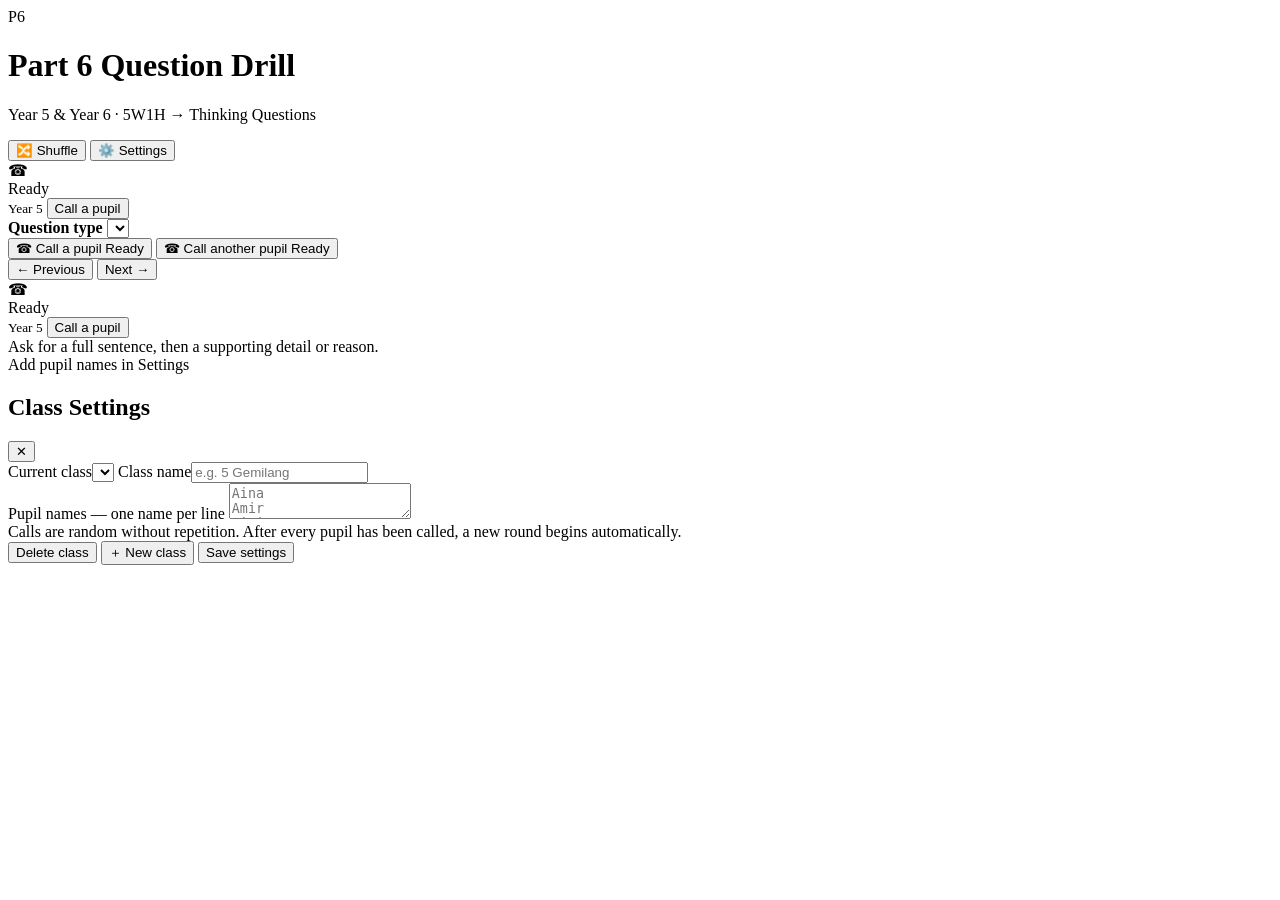
==== part6-drill/index.html @ d60cfe6e "Add interactive Part 6 drill page" ====
<!doctype html>
<html lang="en">
<head>
<meta charset="utf-8">
<meta name="viewport" content="width=device-width,initial-scale=1">
<meta name="theme-color" content="#0f172a">
<title>Part 6 Question Drill</title>
<link rel="stylesheet" href="styles.css">
</head>
<body>
<div class="app">
<header>
  <div class="brand">
    <div class="badge">P6</div>
    <div><h1>Part 6 Question Drill</h1><p>Year 5 & Year 6 · 5W1H → Thinking Questions</p></div>
  </div>
  <div class="head-actions">
    <button id="shuffleBtn" class="btn" type="button">🔀 <span>Shuffle</span></button>
    <button id="settingsBtn" class="btn" type="button">⚙️ <span>Settings</span></button>
  </div>
</header>

<main>
  <div class="stage">
    <aside class="phone-wrap">
      <div class="phone" id="phoneLeft">
        <div class="phone-screen">
          <div class="speaker"></div>
          <div class="call-icon">☎</div>
          <div class="called-name" id="leftName">Ready</div>
          <small id="leftClass">Year 5</small>
          <button id="callLeft" type="button">Call a pupil</button>
        </div>
      </div>
    </aside>

    <section class="centre">
      <div class="toolbar">
        <div class="type-select">
          <strong>Question type</strong>
          <select id="sectionSelect"></select>
        </div>
        <div id="progressText" class="progress"></div>
      </div>

      <article class="question-card" aria-live="polite">
        <div id="questionLabel" class="q-label"></div>
        <div id="questionText" class="question"></div>
        <div id="hintText" class="hint"></div>
      </article>

      <div class="mobile-phones">
        <button id="mobileCallLeft" type="button">☎ Call a pupil <span id="mobileLeftName">Ready</span></button>
        <button id="mobileCallRight" type="button">☎ Call another pupil <span id="mobileRightName">Ready</span></button>
      </div>

      <div class="nav">
        <button id="prevBtn" class="btn" type="button">← Previous</button>
        <button id="nextBtn" class="btn primary" type="button">Next →</button>
      </div>
    </section>

    <aside class="phone-wrap">
      <div class="phone" id="phoneRight">
        <div class="phone-screen">
          <div class="speaker"></div>
          <div class="call-icon">☎</div>
          <div class="called-name" id="rightName">Ready</div>
          <small id="rightClass">Year 5</small>
          <button id="callRight" type="button">Call a pupil</button>
        </div>
      </div>
    </aside>
  </div>

  <div class="footerline">
    <div>Ask for a full sentence, then a supporting detail or reason.</div>
    <div id="calledHistory">Add pupil names in Settings</div>
  </div>
</main>
</div>

<div class="overlay" id="settingsOverlay" role="dialog" aria-modal="true" aria-labelledby="settingsTitle">
  <div class="modal">
    <div class="modal-head">
      <h2 id="settingsTitle">Class Settings</h2>
      <button id="closeSettings" class="btn icon" type="button" aria-label="Close">✕</button>
    </div>
    <div class="modal-body">
      <div class="two-col">
        <label>Current class<select id="classSelect"></select></label>
        <label>Class name<input id="className" maxlength="40" placeholder="e.g. 5 Gemilang"></label>
      </div>
      <label>Pupil names — one name per line
        <textarea id="rosterInput" placeholder="Aina&#10;Amir&#10;Siti&#10;Daniel"></textarea>
      </label>
      <div class="note">Calls are random without repetition. After every pupil has been called, a new round begins automatically.</div>
      <div id="settingsStatus" class="status"></div>
    </div>
    <div class="modal-actions">
      <button id="deleteClassBtn" class="btn danger" type="button">Delete class</button>
      <button id="newClassBtn" class="btn" type="button">＋ New class</button>
      <button id="saveSettingsBtn" class="btn primary" type="button">Save settings</button>
    </div>
  </div>
</div>

<script src="app.js"></script>
</body>
</html>
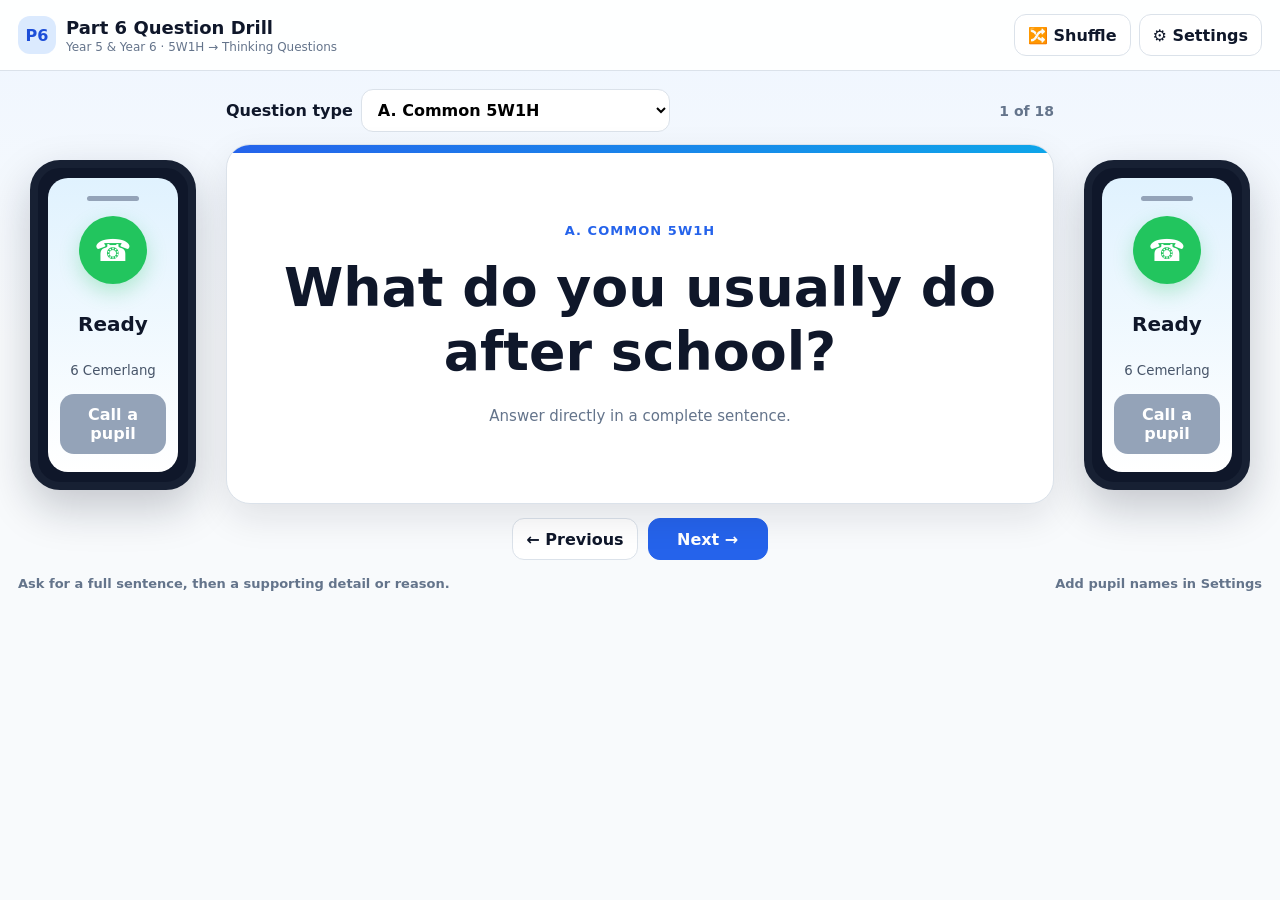
==== commit bb8b6fe6: "Update visible Year 6 class labels" ====
--- a/part6-drill/index.html
+++ b/part6-drill/index.html
@@ -28,7 +28,7 @@
           <div class="speaker"></div>
           <div class="call-icon">☎</div>
           <div class="called-name" id="leftName">Ready</div>
-          <small id="leftClass">Year 5</small>
+          <small id="leftClass">6 Cemerlang</small>
           <button id="callLeft" type="button">Call a pupil</button>
         </div>
       </div>
@@ -66,7 +66,7 @@
           <div class="speaker"></div>
           <div class="call-icon">☎</div>
           <div class="called-name" id="rightName">Ready</div>
-          <small id="rightClass">Year 5</small>
+          <small id="rightClass">6 Cemerlang</small>
           <button id="callRight" type="button">Call a pupil</button>
         </div>
       </div>
@@ -89,7 +89,7 @@
     <div class="modal-body">
       <div class="two-col">
         <label>Current class<select id="classSelect"></select></label>
-        <label>Class name<input id="className" maxlength="40" placeholder="e.g. 5 Gemilang"></label>
+        <label>Class name<input id="className" maxlength="40" placeholder="e.g. 6 Gemilang"></label>
       </div>
       <label>Pupil names — one name per line
         <textarea id="rosterInput" placeholder="Aina&#10;Amir&#10;Siti&#10;Daniel"></textarea>
--- a/part6-drill/styles.css
+++ b/part6-drill/styles.css
@@ -0,0 +1,8 @@
+:root{--bg:#f8fafc;--card:#fff;--text:#0f172a;--muted:#64748b;--line:#dbe2ea;--accent:#2563eb;--accent2:#0ea5e9;--good:#16a34a;--shadow:0 14px 36px rgba(15,23,42,.10)}
+*{box-sizing:border-box}body{margin:0;font-family:Inter,ui-sans-serif,system-ui,-apple-system,BlinkMacSystemFont,"Segoe UI",sans-serif;background:linear-gradient(180deg,#eff6ff 0,#f8fafc 38%);color:var(--text)}button,select,input,textarea{font:inherit}button{cursor:pointer}.app{min-height:100vh;display:flex;flex-direction:column}
+header{display:flex;align-items:center;justify-content:space-between;gap:12px;padding:14px 18px;background:rgba(255,255,255,.92);border-bottom:1px solid var(--line);position:sticky;top:0;z-index:20;backdrop-filter:blur(8px)}.brand{display:flex;align-items:center;gap:10px;min-width:0}.badge{width:38px;height:38px;border-radius:12px;display:grid;place-items:center;background:#dbeafe;color:#1d4ed8;font-weight:900}.brand h1{font-size:18px;margin:0}.brand p{font-size:12px;color:var(--muted);margin:2px 0 0}.head-actions{display:flex;gap:8px}.btn{border:1px solid var(--line);background:#fff;color:var(--text);border-radius:12px;padding:10px 13px;font-weight:800;min-height:42px}.btn.primary{background:var(--accent);border-color:var(--accent);color:#fff}.btn.danger{color:#b91c1c}.btn.icon{width:44px;padding:0}
+main{flex:1;padding:18px}.stage{max-width:1280px;margin:0 auto;display:grid;grid-template-columns:190px minmax(0,1fr) 190px;gap:18px;align-items:center}.phone-wrap{display:flex;justify-content:center}.phone{width:166px;min-height:330px;border:8px solid #172033;border-radius:30px;background:#0f172a;padding:10px;box-shadow:0 18px 44px rgba(15,23,42,.22)}.phone.ring{animation:ring .52s ease-in-out 2}@keyframes ring{0%,100%{transform:rotate(0)}20%{transform:rotate(-3deg)}40%{transform:rotate(3deg)}60%{transform:rotate(-2deg)}80%{transform:rotate(2deg)}}.phone-screen{min-height:294px;border-radius:20px;background:linear-gradient(180deg,#e0f2fe,#fff);display:flex;flex-direction:column;align-items:center;justify-content:space-between;padding:18px 12px;text-align:center}.speaker{width:52px;height:5px;border-radius:4px;background:#94a3b8}.call-icon{width:68px;height:68px;border-radius:50%;display:grid;place-items:center;background:#22c55e;color:#fff;font-size:30px;box-shadow:0 8px 20px rgba(34,197,94,.28)}.called-name{font-size:20px;line-height:1.1;font-weight:900;min-height:48px;display:grid;place-items:center;word-break:break-word}.phone small{color:#475569}.phone button{width:100%;border:0;border-radius:14px;padding:11px;background:#16a34a;color:#fff;font-weight:900;min-height:44px}.phone button:disabled,.mobile-phones button:disabled{background:#94a3b8;cursor:not-allowed}
+.centre{min-width:0}.toolbar{display:flex;flex-wrap:wrap;gap:10px;align-items:center;justify-content:space-between;margin-bottom:12px}.type-select{display:flex;gap:8px;align-items:center;min-width:0}.type-select select{max-width:330px;padding:10px 12px;border:1px solid var(--line);border-radius:12px;background:#fff;font-weight:800}.progress{font-size:14px;color:var(--muted);font-weight:800}.question-card{background:var(--card);border:1px solid var(--line);border-radius:24px;box-shadow:var(--shadow);padding:28px;min-height:360px;display:flex;flex-direction:column;justify-content:center;text-align:center;position:relative;overflow:hidden}.question-card:before{content:"";position:absolute;left:0;right:0;top:0;height:8px;background:linear-gradient(90deg,var(--accent),var(--accent2))}.q-label{font-size:13px;letter-spacing:.08em;text-transform:uppercase;color:var(--accent);font-weight:900;margin-bottom:18px}.question{font-size:clamp(30px,4.2vw,54px);line-height:1.18;font-weight:900;max-width:900px;margin:0 auto}.hint{margin:24px auto 0;color:var(--muted);font-size:15px;max-width:700px}.nav{display:flex;gap:10px;justify-content:center;margin-top:14px}.nav .btn{min-width:120px}.mobile-phones{display:none}.footerline{max-width:1280px;margin:16px auto 0;display:flex;justify-content:space-between;gap:12px;align-items:center;flex-wrap:wrap;color:var(--muted);font-size:13px;font-weight:700}
+.overlay{position:fixed;inset:0;background:rgba(15,23,42,.55);display:none;align-items:flex-start;justify-content:center;padding:6vh 16px 24px;z-index:40;overflow:auto}.overlay.open{display:flex}.modal{width:min(760px,100%);background:#fff;border-radius:22px;box-shadow:0 30px 90px rgba(15,23,42,.32);overflow:hidden}.modal-head{display:flex;justify-content:space-between;align-items:center;padding:18px 20px;border-bottom:1px solid var(--line)}.modal-head h2{margin:0;font-size:20px}.modal-body{padding:20px;display:grid;gap:16px}.modal label{display:grid;gap:7px;font-size:13px;font-weight:900;color:#334155}.modal input,.modal select,.modal textarea{width:100%;border:1px solid #cbd5e1;border-radius:12px;padding:11px 12px;background:#fff}.modal textarea{min-height:210px;resize:vertical;line-height:1.5}.two-col{display:grid;grid-template-columns:1fr 1fr;gap:12px}.note{padding:11px 13px;border-radius:12px;background:#eff6ff;color:#1e3a8a;font-size:13px;line-height:1.45}.status{font-size:13px;font-weight:800;min-height:18px;color:#166534}.modal-actions{display:flex;gap:10px;justify-content:flex-end;flex-wrap:wrap;padding:0 20px 20px}
+@media(max-width:900px){.stage{grid-template-columns:1fr}.phone-wrap{display:none}.mobile-phones{display:grid;grid-template-columns:1fr 1fr;gap:10px;margin-top:12px}.mobile-phones button{border:0;border-radius:16px;background:#0f172a;color:#fff;padding:14px 10px;font-weight:900;min-height:64px}.mobile-phones span{display:block;font-size:12px;color:#cbd5e1;margin-top:4px}.question-card{min-height:330px;padding:24px 18px}.type-select{width:100%}.type-select select{max-width:none;flex:1}}
+@media(max-width:560px){header{padding:10px 12px}.brand p{display:none}.brand h1{font-size:16px}.head-actions span{display:none}main{padding:12px}.question-card{border-radius:18px;min-height:300px}.question{font-size:34px}.two-col{grid-template-columns:1fr}.nav .btn{flex:1}.progress{width:100%;text-align:right}.mobile-phones{grid-template-columns:1fr}.modal-body{padding:16px}.modal-actions{padding:0 16px 16px}.overlay{padding-left:10px;padding-right:10px}}
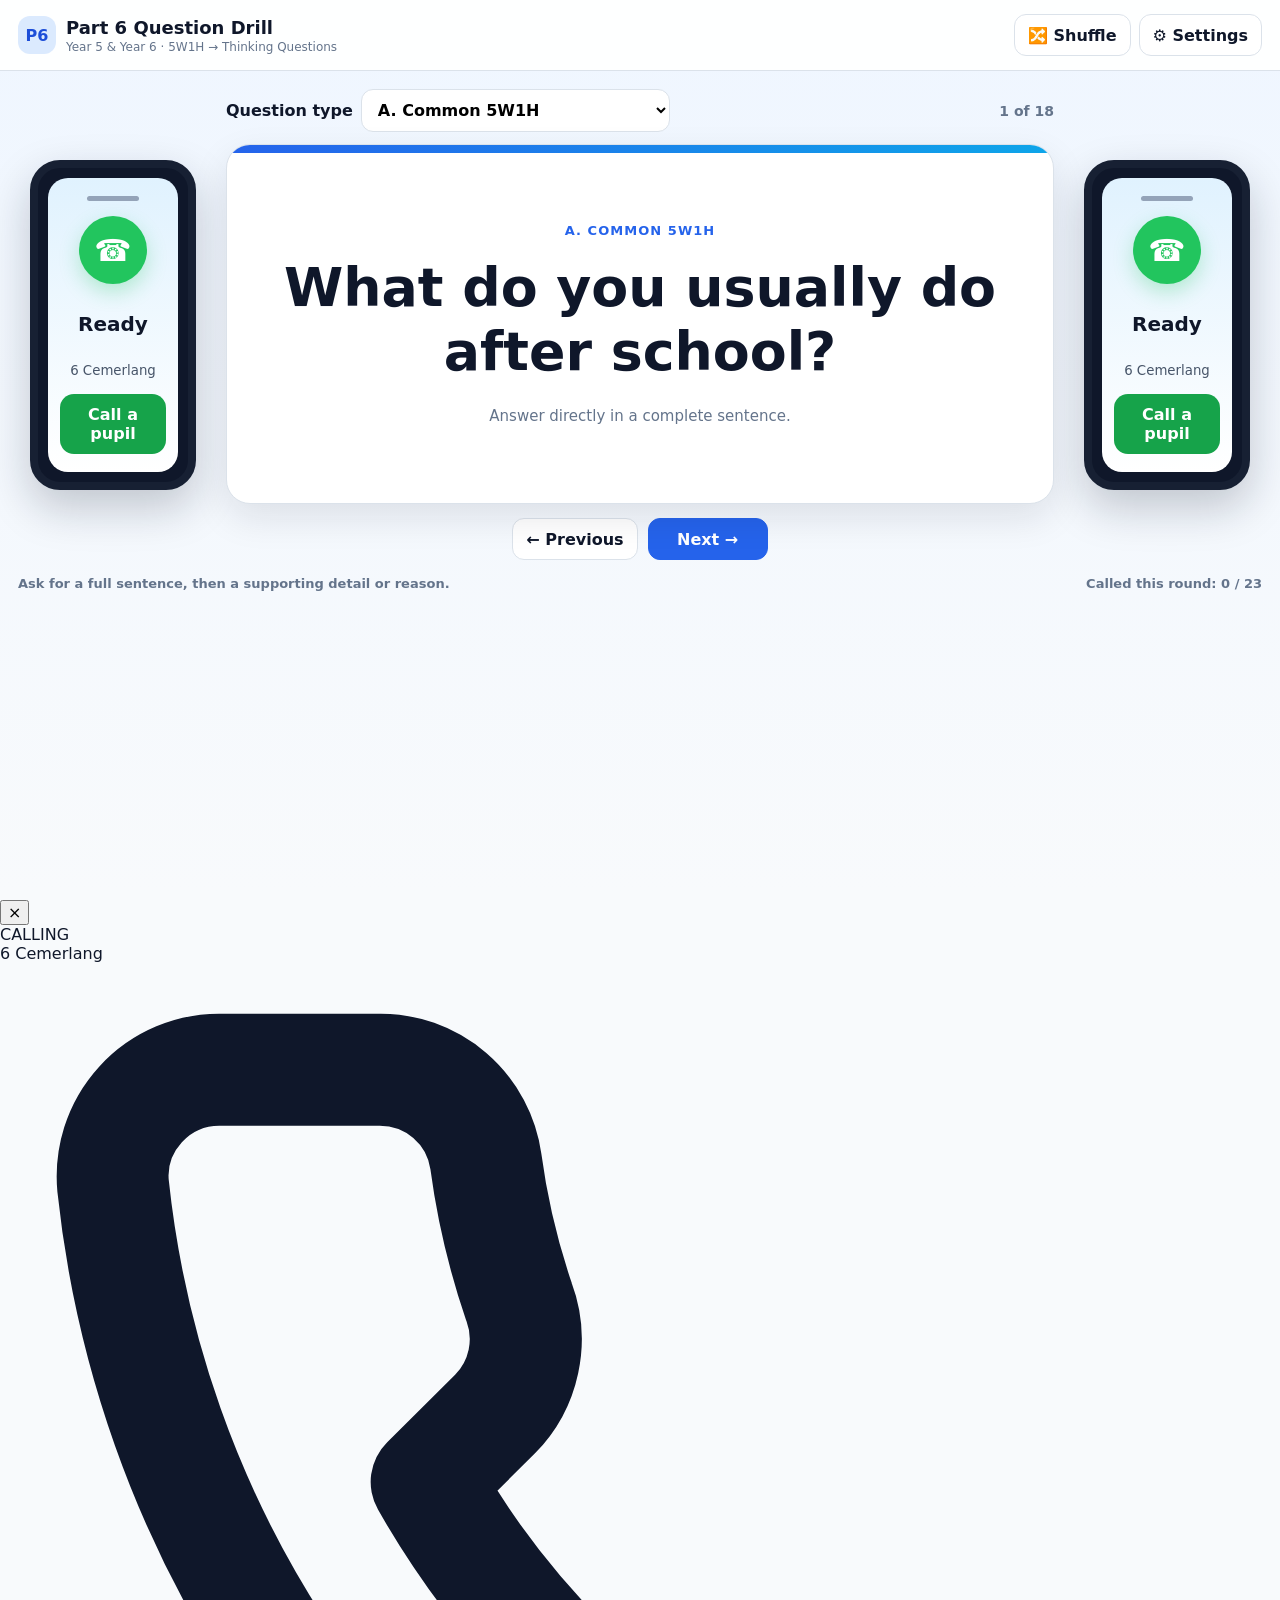
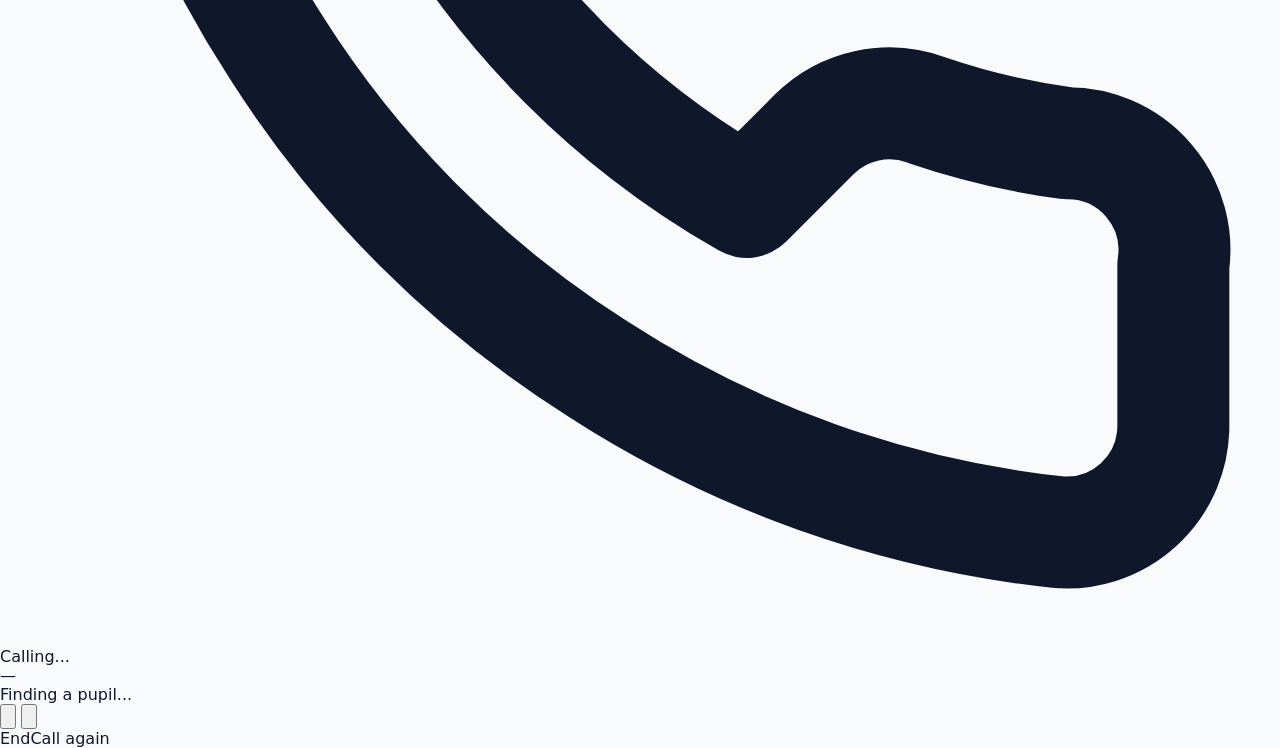
==== commit 909958ab: "Match Year 2 pupil calling screen" ====
--- a/part6-drill/index.html
+++ b/part6-drill/index.html
@@ -80,6 +80,34 @@
 </main>
 </div>
 
+<div id="callingModal" class="callout-backdrop" role="presentation">
+  <div id="calloutPhone" class="callout-phone" role="dialog" aria-modal="true" aria-label="Calling a pupil">
+    <div class="callout-screen">
+      <button id="closeCallingBtn" class="callout-close" type="button" aria-label="Close">×</button>
+      <div class="callout-title">CALLING</div>
+      <div id="calloutClass" class="callout-class">6 Cemerlang</div>
+      <div class="callout-avatar">
+        <svg viewBox="0 0 24 24" fill="none" stroke="currentColor" stroke-width="2.1" stroke-linecap="round" stroke-linejoin="round" aria-hidden="true">
+          <path d="M22 16.92v3a2 2 0 0 1-2.18 2 19.79 19.79 0 0 1-8.63-3.07 19.5 19.5 0 0 1-6-6A19.79 19.79 0 0 1 2.12 4.18 2 2 0 0 1 4.11 2h3a2 2 0 0 1 2 1.72c.12.9.33 1.78.62 2.63a2 2 0 0 1-.45 2.11L8 9.73a16 16 0 0 0 6 6l1.27-1.27a2 2 0 0 1 2.11-.45c.85.29 1.73.5 2.63.62A2 2 0 0 1 22 16.92z"/>
+        </svg>
+      </div>
+      <div id="callHeading" class="callout-heading">Calling...</div>
+      <div id="calledName" class="callout-name cycling">—</div>
+      <div id="callStatus" class="callout-status">Finding a pupil...</div>
+      <div id="callRemaining" class="callout-remaining"></div>
+      <div class="callout-actions">
+        <button id="endCallBtn" class="callout-action hangup" type="button" aria-label="End call">
+          <svg viewBox="0 0 24 24" fill="none" stroke="currentColor" stroke-width="2.4" stroke-linecap="round" aria-hidden="true"><path d="M5 12c4-3 10-3 14 0l-2.5 3.4c-2.8-1.8-6.2-1.8-9 0Z"/></svg>
+        </button>
+        <button id="anotherCallBtn" class="callout-action newcall" type="button" aria-label="Call another pupil">
+          <svg viewBox="0 0 24 24" fill="none" stroke="currentColor" stroke-width="2.4" stroke-linecap="round" stroke-linejoin="round" aria-hidden="true"><path d="M22 16.92v3a2 2 0 0 1-2.18 2 19.79 19.79 0 0 1-8.63-3.07 19.5 19.5 0 0 1-6-6A19.79 19.79 0 0 1 2.12 4.18 2 2 0 0 1 4.11 2h3a2 2 0 0 1 2 1.72c.12.9.33 1.78.62 2.63a2 2 0 0 1-.45 2.11L8 9.73a16 16 0 0 0 6 6l1.27-1.27a2 2 0 0 1 2.11-.45c.85.29 1.73.5 2.63.62A2 2 0 0 1 22 16.92z"/></svg>
+        </button>
+      </div>
+      <div class="callout-labels"><span>End</span><span>Call again</span></div>
+    </div>
+  </div>
+</div>
+
 <div class="overlay" id="settingsOverlay" role="dialog" aria-modal="true" aria-labelledby="settingsTitle">
   <div class="modal">
     <div class="modal-head">
--- a/part6-drill/styles.css
+++ b/part6-drill/styles.css
@@ -1,8 +1,9 @@
 :root{--bg:#f8fafc;--card:#fff;--text:#0f172a;--muted:#64748b;--line:#dbe2ea;--accent:#2563eb;--accent2:#0ea5e9;--good:#16a34a;--shadow:0 14px 36px rgba(15,23,42,.10)}
 *{box-sizing:border-box}body{margin:0;font-family:Inter,ui-sans-serif,system-ui,-apple-system,BlinkMacSystemFont,"Segoe UI",sans-serif;background:linear-gradient(180deg,#eff6ff 0,#f8fafc 38%);color:var(--text)}button,select,input,textarea{font:inherit}button{cursor:pointer}.app{min-height:100vh;display:flex;flex-direction:column}
 header{display:flex;align-items:center;justify-content:space-between;gap:12px;padding:14px 18px;background:rgba(255,255,255,.92);border-bottom:1px solid var(--line);position:sticky;top:0;z-index:20;backdrop-filter:blur(8px)}.brand{display:flex;align-items:center;gap:10px;min-width:0}.badge{width:38px;height:38px;border-radius:12px;display:grid;place-items:center;background:#dbeafe;color:#1d4ed8;font-weight:900}.brand h1{font-size:18px;margin:0}.brand p{font-size:12px;color:var(--muted);margin:2px 0 0}.head-actions{display:flex;gap:8px}.btn{border:1px solid var(--line);background:#fff;color:var(--text);border-radius:12px;padding:10px 13px;font-weight:800;min-height:42px}.btn.primary{background:var(--accent);border-color:var(--accent);color:#fff}.btn.danger{color:#b91c1c}.btn.icon{width:44px;padding:0}
-main{flex:1;padding:18px}.stage{max-width:1280px;margin:0 auto;display:grid;grid-template-columns:190px minmax(0,1fr) 190px;gap:18px;align-items:center}.phone-wrap{display:flex;justify-content:center}.phone{width:166px;min-height:330px;border:8px solid #172033;border-radius:30px;background:#0f172a;padding:10px;box-shadow:0 18px 44px rgba(15,23,42,.22)}.phone.ring{animation:ring .52s ease-in-out 2}@keyframes ring{0%,100%{transform:rotate(0)}20%{transform:rotate(-3deg)}40%{transform:rotate(3deg)}60%{transform:rotate(-2deg)}80%{transform:rotate(2deg)}}.phone-screen{min-height:294px;border-radius:20px;background:linear-gradient(180deg,#e0f2fe,#fff);display:flex;flex-direction:column;align-items:center;justify-content:space-between;padding:18px 12px;text-align:center}.speaker{width:52px;height:5px;border-radius:4px;background:#94a3b8}.call-icon{width:68px;height:68px;border-radius:50%;display:grid;place-items:center;background:#22c55e;color:#fff;font-size:30px;box-shadow:0 8px 20px rgba(34,197,94,.28)}.called-name{font-size:20px;line-height:1.1;font-weight:900;min-height:48px;display:grid;place-items:center;word-break:break-word}.phone small{color:#475569}.phone button{width:100%;border:0;border-radius:14px;padding:11px;background:#16a34a;color:#fff;font-weight:900;min-height:44px}.phone button:disabled,.mobile-phones button:disabled{background:#94a3b8;cursor:not-allowed}
+main{flex:1;padding:18px}.stage{max-width:1280px;margin:0 auto;display:grid;grid-template-columns:190px minmax(0,1fr) 190px;gap:18px;align-items:center}.phone-wrap{display:flex;justify-content:center}.phone{cursor:pointer;width:166px;min-height:330px;border:8px solid #172033;border-radius:30px;background:#0f172a;padding:10px;box-shadow:0 18px 44px rgba(15,23,42,.22)}.phone.ring{animation:ring .52s ease-in-out 2}@keyframes ring{0%,100%{transform:rotate(0)}20%{transform:rotate(-3deg)}40%{transform:rotate(3deg)}60%{transform:rotate(-2deg)}80%{transform:rotate(2deg)}}.phone-screen{min-height:294px;border-radius:20px;background:linear-gradient(180deg,#e0f2fe,#fff);display:flex;flex-direction:column;align-items:center;justify-content:space-between;padding:18px 12px;text-align:center}.speaker{width:52px;height:5px;border-radius:4px;background:#94a3b8}.call-icon{width:68px;height:68px;border-radius:50%;display:grid;place-items:center;background:#22c55e;color:#fff;font-size:30px;box-shadow:0 8px 20px rgba(34,197,94,.28)}.called-name{font-size:20px;line-height:1.1;font-weight:900;min-height:48px;display:grid;place-items:center;word-break:break-word}.phone small{color:#475569}.phone button{width:100%;border:0;border-radius:14px;padding:11px;background:#16a34a;color:#fff;font-weight:900;min-height:44px}.phone button:disabled,.mobile-phones button:disabled{background:#94a3b8;cursor:not-allowed}
 .centre{min-width:0}.toolbar{display:flex;flex-wrap:wrap;gap:10px;align-items:center;justify-content:space-between;margin-bottom:12px}.type-select{display:flex;gap:8px;align-items:center;min-width:0}.type-select select{max-width:330px;padding:10px 12px;border:1px solid var(--line);border-radius:12px;background:#fff;font-weight:800}.progress{font-size:14px;color:var(--muted);font-weight:800}.question-card{background:var(--card);border:1px solid var(--line);border-radius:24px;box-shadow:var(--shadow);padding:28px;min-height:360px;display:flex;flex-direction:column;justify-content:center;text-align:center;position:relative;overflow:hidden}.question-card:before{content:"";position:absolute;left:0;right:0;top:0;height:8px;background:linear-gradient(90deg,var(--accent),var(--accent2))}.q-label{font-size:13px;letter-spacing:.08em;text-transform:uppercase;color:var(--accent);font-weight:900;margin-bottom:18px}.question{font-size:clamp(30px,4.2vw,54px);line-height:1.18;font-weight:900;max-width:900px;margin:0 auto}.hint{margin:24px auto 0;color:var(--muted);font-size:15px;max-width:700px}.nav{display:flex;gap:10px;justify-content:center;margin-top:14px}.nav .btn{min-width:120px}.mobile-phones{display:none}.footerline{max-width:1280px;margin:16px auto 0;display:flex;justify-content:space-between;gap:12px;align-items:center;flex-wrap:wrap;color:var(--muted);font-size:13px;font-weight:700}
 .overlay{position:fixed;inset:0;background:rgba(15,23,42,.55);display:none;align-items:flex-start;justify-content:center;padding:6vh 16px 24px;z-index:40;overflow:auto}.overlay.open{display:flex}.modal{width:min(760px,100%);background:#fff;border-radius:22px;box-shadow:0 30px 90px rgba(15,23,42,.32);overflow:hidden}.modal-head{display:flex;justify-content:space-between;align-items:center;padding:18px 20px;border-bottom:1px solid var(--line)}.modal-head h2{margin:0;font-size:20px}.modal-body{padding:20px;display:grid;gap:16px}.modal label{display:grid;gap:7px;font-size:13px;font-weight:900;color:#334155}.modal input,.modal select,.modal textarea{width:100%;border:1px solid #cbd5e1;border-radius:12px;padding:11px 12px;background:#fff}.modal textarea{min-height:210px;resize:vertical;line-height:1.5}.two-col{display:grid;grid-template-columns:1fr 1fr;gap:12px}.note{padding:11px 13px;border-radius:12px;background:#eff6ff;color:#1e3a8a;font-size:13px;line-height:1.45}.status{font-size:13px;font-weight:800;min-height:18px;color:#166534}.modal-actions{display:flex;gap:10px;justify-content:flex-end;flex-wrap:wrap;padding:0 20px 20px}
 @media(max-width:900px){.stage{grid-template-columns:1fr}.phone-wrap{display:none}.mobile-phones{display:grid;grid-template-columns:1fr 1fr;gap:10px;margin-top:12px}.mobile-phones button{border:0;border-radius:16px;background:#0f172a;color:#fff;padding:14px 10px;font-weight:900;min-height:64px}.mobile-phones span{display:block;font-size:12px;color:#cbd5e1;margin-top:4px}.question-card{min-height:330px;padding:24px 18px}.type-select{width:100%}.type-select select{max-width:none;flex:1}}
-@media(max-width:560px){header{padding:10px 12px}.brand p{display:none}.brand h1{font-size:16px}.head-actions span{display:none}main{padding:12px}.question-card{border-radius:18px;min-height:300px}.question{font-size:34px}.two-col{grid-template-columns:1fr}.nav .btn{flex:1}.progress{width:100%;text-align:right}.mobile-phones{grid-template-columns:1fr}.modal-body{padding:16px}.modal-actions{padding:0 16px 16px}.overlay{padding-left:10px;padding-right:10px}}+@media(max-width:560px){header{padding:10px 12px}.brand p{display:none}.brand h1{font-size:16px}.head-actions span{display:none}main{padding:12px}.question-card{border-radius:18px;min-height:300px}.question{font-size:34px}.two-col{grid-template-columns:1fr}.nav .btn{flex:1}.progress{width:100%;text-align:right}.mobile-phones{grid-template-columns:1fr}.modal-body{padding:16px}.modal-actions{padding:0 16px 16px}.overlay{padding-left:10px;padding-right:10px}}
+.phone:focus-visible{outline:4px solid #60a5fa;outline-offset:4px}
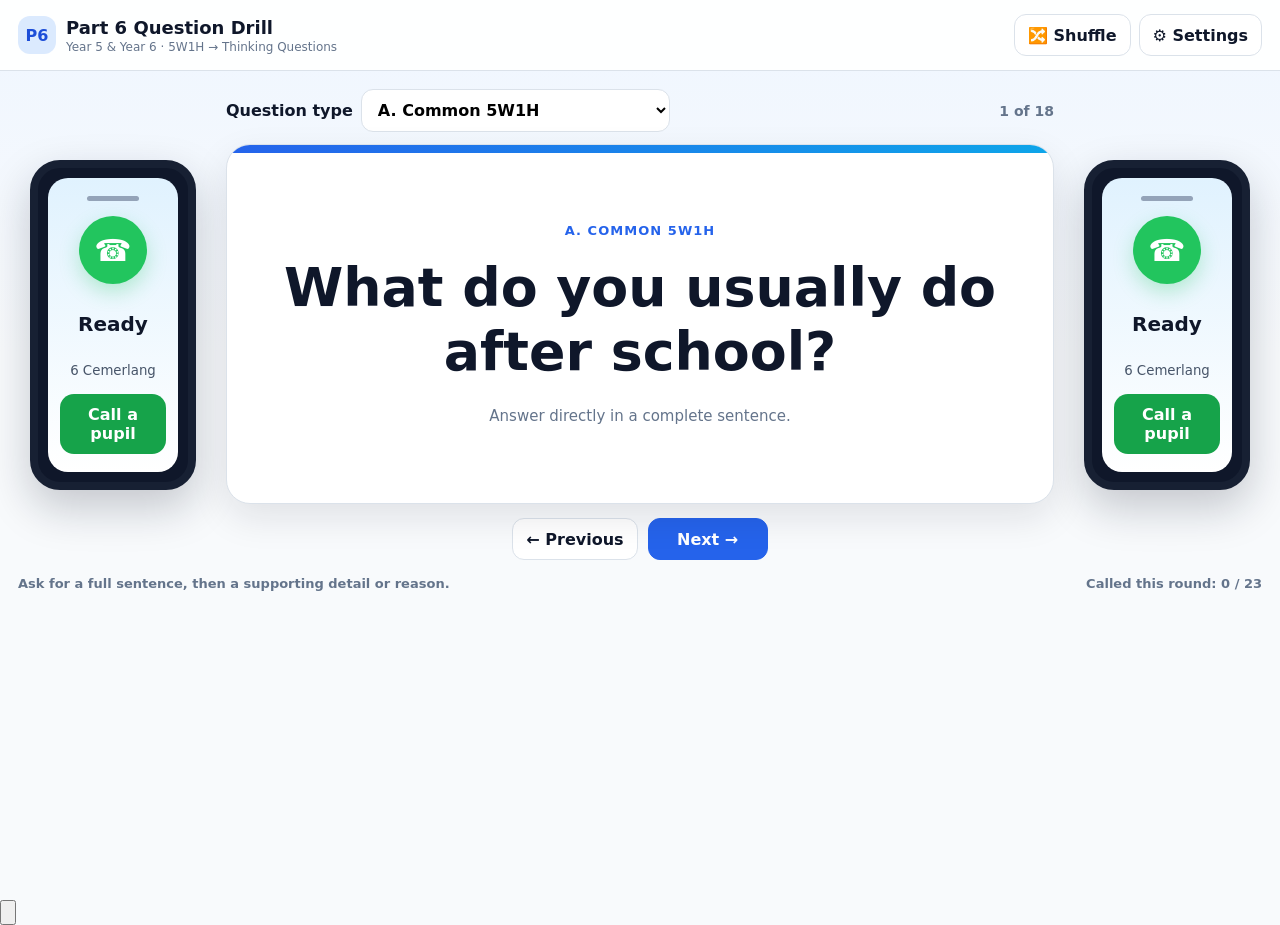
==== commit 7ab5b967: "Add floating left call-out phone button" ====
--- a/part6-drill/index.html
+++ b/part6-drill/index.html
@@ -80,6 +80,12 @@
 </main>
 </div>
 
+<button id="calloutFab" class="callout-fab" type="button" aria-label="Call a pupil" title="Call a pupil">
+  <svg viewBox="0 0 24 24" aria-hidden="true">
+    <path d="M6.62 10.79a15.46 15.46 0 0 0 6.59 6.59l2.2-2.2a1 1 0 0 1 1.02-.24c1.12.37 2.33.57 3.57.57a1 1 0 0 1 1 1V20a1 1 0 0 1-1 1C10.61 21 3 13.39 3 4a1 1 0 0 1 1-1h3.5a1 1 0 0 1 1 1c0 1.25.2 2.45.57 3.57a1 1 0 0 1-.25 1.02l-2.2 2.2z"></path>
+  </svg>
+</button>
+
 <div id="callingModal" class="callout-backdrop" role="presentation">
   <div id="calloutPhone" class="callout-phone" role="dialog" aria-modal="true" aria-label="Calling a pupil">
     <div class="callout-screen">
--- a/part6-drill/styles.css
+++ b/part6-drill/styles.css
@@ -7,3 +7,34 @@
 @media(max-width:900px){.stage{grid-template-columns:1fr}.phone-wrap{display:none}.mobile-phones{display:grid;grid-template-columns:1fr 1fr;gap:10px;margin-top:12px}.mobile-phones button{border:0;border-radius:16px;background:#0f172a;color:#fff;padding:14px 10px;font-weight:900;min-height:64px}.mobile-phones span{display:block;font-size:12px;color:#cbd5e1;margin-top:4px}.question-card{min-height:330px;padding:24px 18px}.type-select{width:100%}.type-select select{max-width:none;flex:1}}
 @media(max-width:560px){header{padding:10px 12px}.brand p{display:none}.brand h1{font-size:16px}.head-actions span{display:none}main{padding:12px}.question-card{border-radius:18px;min-height:300px}.question{font-size:34px}.two-col{grid-template-columns:1fr}.nav .btn{flex:1}.progress{width:100%;text-align:right}.mobile-phones{grid-template-columns:1fr}.modal-body{padding:16px}.modal-actions{padding:0 16px 16px}.overlay{padding-left:10px;padding-right:10px}}
 .phone:focus-visible{outline:4px solid #60a5fa;outline-offset:4px}
+
+
+/* Year 2-style pupil call-out */
+.callout-backdrop{position:fixed;inset:0;background:#1b233675;display:none;align-items:center;justify-content:center;z-index:100;padding:18px}
+.callout-backdrop.open{display:flex}
+.callout-phone{width:min(390px,94vw);background:#151a24;border:9px solid #2a3343;border-radius:38px;padding:13px;box-shadow:0 22px 70px #0006;position:relative}
+.callout-phone::before{content:"";display:block;width:105px;height:7px;border-radius:6px;background:#4b5567;margin:2px auto 12px}
+.callout-screen{min-height:570px;border-radius:25px;background:linear-gradient(180deg,#edf6ff,#ffffff 46%,#f7f0ff);padding:28px 20px 20px;text-align:center;position:relative;overflow:hidden}
+.callout-close{position:absolute;right:16px;top:13px;border:0;background:transparent;color:#667085;box-shadow:none;font-size:28px;padding:3px 8px}
+.callout-title{font-size:14px;letter-spacing:.16em;color:#7a8497;font-weight:900}
+.callout-class{font-size:14px;font-weight:900;color:#697386;margin-top:8px}
+.callout-avatar{width:94px;height:94px;border-radius:50%;background:#dff7ee;margin:20px auto 13px;display:grid;place-items:center;position:relative;color:#16a34a}
+.callout-avatar svg{width:47px;height:47px}
+.callout-phone.is-calling .callout-avatar::before,.callout-phone.is-calling .callout-avatar::after{content:"";position:absolute;inset:-7px;border:3px solid #79d1b0;border-radius:50%;animation:callPulse 1.35s infinite;opacity:0}
+.callout-phone.is-calling .callout-avatar::after{animation-delay:.45s}
+@keyframes callPulse{0%{transform:scale(.78);opacity:0}35%{opacity:.72}100%{transform:scale(1.38);opacity:0}}
+.callout-heading{font-size:27px;font-weight:800;color:#697386;margin:4px 0 8px}
+.callout-name{font-size:clamp(24px,6vw,34px);font-weight:900;line-height:1.15;color:#0f172a;min-height:116px;display:flex;align-items:center;justify-content:center;padding:0 4px;word-break:normal}
+.callout-name.cycling{color:#5d6780}
+.callout-name.selected{color:#0f172a}
+.callout-status{font-size:19px;font-weight:700;color:#64748b;min-height:28px}
+.callout-remaining{font-size:13px;line-height:1.35;color:#8a94a7;min-height:38px;margin-top:7px}
+.callout-actions{display:flex;justify-content:center;gap:38px;margin-top:12px}
+.callout-action{width:68px;height:68px;border:0;border-radius:50%;padding:0;display:grid;place-items:center;color:#fff}
+.callout-action svg{width:31px;height:31px}
+.callout-action.hangup{background:#e04f55}
+.callout-action.newcall{background:#16a34a}
+.callout-action:disabled{opacity:.38;cursor:not-allowed}
+.callout-labels{display:flex;justify-content:center;gap:40px;color:#7b8494;font-size:13px;font-weight:700;margin-top:5px}
+.callout-labels span{width:68px;text-align:center}
+@media(max-width:560px){.callout-screen{min-height:520px;padding-left:14px;padding-right:14px}.callout-phone{border-width:7px}.callout-name{font-size:25px;min-height:120px}}
